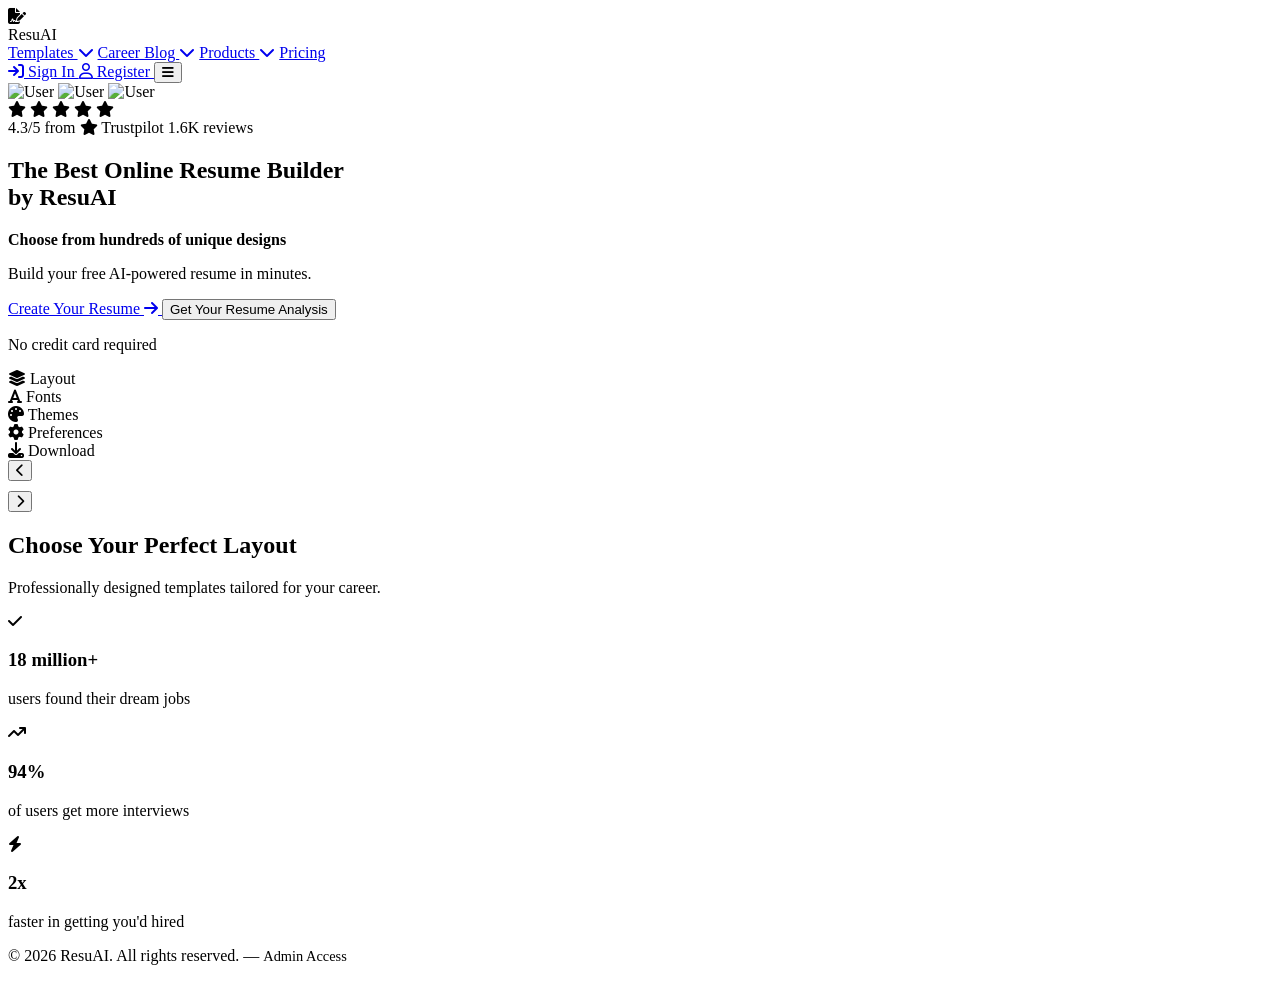
==== index.html @ 48fa3422 "Add files via upload" ====
<!DOCTYPE html>
<html lang="en">
<head>
    <meta charset="UTF-8">
    <meta name="viewport" content="width=device-width, initial-scale=1.0">
    <meta name="description" content="ResuAI - The Best Online Resume Builder">
    <title>ResuAI - AI Resume & Cover Letter Platform</title>
    <link rel="stylesheet" href="style.css">
    <!-- FontAwesome for icons -->
    <link rel="stylesheet" href="https://cdnjs.cloudflare.com/ajax/libs/font-awesome/6.4.0/css/all.min.css">
</head>
<body class="landing-page light-theme">

    <!-- Header Navigation -->
    <header class="landing-header">
        <div class="logo-section">
            <div class="logo-icon logo-icon-blue">
                <i class="fa-solid fa-file-signature"></i>
            </div>
            <span class="logo-title brand-navy">ResuAI</span>
        </div>
        
        <nav class="desktop-nav">
            <a href="#templates">Templates <i class="fa-solid fa-chevron-down nav-arrow"></i></a>
            <a href="#">Career Blog <i class="fa-solid fa-chevron-down nav-arrow"></i></a>
            <a href="#">Products <i class="fa-solid fa-chevron-down nav-arrow"></i></a>
            <a href="#">Pricing</a>
        </nav>

        <div class="nav-actions">
            <a href="login.html" class="btn-text sign-in-btn">
                <i class="fa-solid fa-arrow-right-to-bracket"></i> Sign In
            </a>
            <a href="register.html" class="btn-blue-pill">
                <i class="fa-regular fa-user"></i> Register
            </a>
            <button class="mobile-menu-btn">
                <i class="fa-solid fa-bars"></i>
            </button>
        </div>
    </header>

    <main class="landing-main">
        <!-- Hero Section -->
        <section class="hero-section">
            <div class="hero-content">
                <!-- Rating Bar -->
                <div class="rating-bar">
                    <div class="rating-avatars">
                        <img src="https://i.pravatar.cc/150?img=11" alt="User">
                        <img src="https://i.pravatar.cc/150?img=32" alt="User">
                        <img src="https://i.pravatar.cc/150?img=47" alt="User">
                    </div>
                    <div class="rating-stars">
                        <i class="fa-solid fa-star"></i>
                        <i class="fa-solid fa-star"></i>
                        <i class="fa-solid fa-star"></i>
                        <i class="fa-solid fa-star"></i>
                        <i class="fa-solid fa-star"></i>
                    </div>
                    <span class="rating-text">4.3/5 from</span>
                    <span class="trustpilot-badge"><i class="fa-solid fa-star"></i> Trustpilot 1.6K reviews</span>
                </div>

                <h1 class="hero-title">
                    The Best Online Resume Builder <br>
                    <span class="highlight-blue">by ResuAI</span>
                </h1>
                <p class="hero-subtitle" style="margin-bottom: 5px; font-weight: 600; color: var(--text-primary);">
                    Choose from hundreds of unique designs
                </p>
                <p class="hero-subtitle">
                    Build your free AI-powered resume in minutes.
                </p>

                <div class="hero-actions">
                    <a href="register.html" class="btn-blue-pill btn-lg">
                        Create Your Resume <i class="fa-solid fa-arrow-right"></i>
                    </a>
                    <button class="btn-grey-pill btn-lg">
                        Get Your Resume Analysis
                    </button>
                </div>
                <p class="micro-copy">No credit card required</p>
            </div>

            <div class="hero-visual">
                <!-- Interactive UI Graphic Mockup -->
                <div class="mockup-frame">
                    <div class="mockup-sidebar">
                        <div class="mockup-menu-item"><i class="fa-solid fa-layer-group"></i> Layout</div>
                        <div class="mockup-menu-item active"><i class="fa-solid fa-font"></i> Fonts</div>
                        <div class="mockup-menu-item"><i class="fa-solid fa-palette"></i> Themes</div>
                        <div class="mockup-menu-item"><i class="fa-solid fa-gear"></i> Preferences</div>
                        <div class="mockup-menu-item download"><i class="fa-solid fa-download"></i> Download</div>
                    </div>
                    <div class="mockup-content mockup-carousel">
                        <div class="carousel-container">
                            <button class="carousel-nav prev"><i class="fa-solid fa-chevron-left"></i></button>
                            
                            <div class="carousel-grid">
                                <!-- Template 1: Photo Profile -->
                                <div class="mini-template t-photo">
                                    <div class="mt-left">
                                        <div class="mt-circle"></div>
                                        <div class="mt-line w-80"></div>
                                        <div class="mt-line w-60"></div>
                                    </div>
                                    <div class="mt-right">
                                        <div class="mt-header-box"></div>
                                        <div class="mt-line-bold w-40"></div>
                                        <div class="mt-line w-100"></div>
                                        <div class="mt-line w-90"></div>
                                        <div class="mt-line-bold w-50" style="margin-top:8px"></div>
                                        <div class="mt-line w-100"></div>
                                    </div>
                                </div>
                                
                                <!-- Template 2: Compact Professional (Selected) -->
                                <div class="mini-template t-compact selected">
                                    <div class="mt-header-center"></div>
                                    <div class="mt-line-center w-50"></div>
                                    <div class="mt-line-bold w-30" style="margin-top:10px"></div>
                                    <div class="mt-line w-100"></div>
                                    <div class="mt-line w-90"></div>
                                    <div class="mt-line w-90"></div>
                                    <div class="mt-line-bold w-30" style="margin-top:8px"></div>
                                    <div class="mt-line w-100"></div>
                                </div>
                                
                                <!-- Template 3: Modern Two-Column -->
                                <div class="mini-template t-modern">
                                    <div class="mt-top-bar"></div>
                                    <div class="mt-cols">
                                        <div class="mt-col-main">
                                            <div class="mt-line-bold w-60"></div>
                                            <div class="mt-line w-100"></div>
                                            <div class="mt-line w-80"></div>
                                        </div>
                                        <div class="mt-col-side">
                                            <div class="mt-line-bold w-80"></div>
                                            <div class="mt-line w-100"></div>
                                        </div>
                                    </div>
                                </div>
                                
                                <!-- Template 4: Academic CV -->
                                <div class="mini-template t-academic">
                                    <div class="mt-header-left"></div>
                                    <div class="mt-divider"></div>
                                    <div class="mt-row">
                                        <div class="mt-row-left"><div class="mt-line-bold w-80"></div></div>
                                        <div class="mt-row-right">
                                            <div class="mt-line-bold w-60"></div>
                                            <div class="mt-line w-100"></div>
                                            <div class="mt-line w-100"></div>
                                        </div>
                                    </div>
                                </div>
                            </div>
                            
                            <button class="carousel-nav next"><i class="fa-solid fa-chevron-right"></i></button>
                        </div>
                        
                        <div class="carousel-dots">
                            <div class="dot"></div>
                            <div class="dot active"></div>
                            <div class="dot"></div>
                            <div class="dot"></div>
                        </div>

                        <!-- Retain Color Overlay Widget -->
                        <div class="mockup-color-overlay">
                            <div class="color-circle c1"></div>
                            <div class="color-circle c2 active"></div>
                            <div class="color-circle c3"></div>
                            <div class="color-circle c4"></div>
                        </div>
                    </div>
                </div>
            </div>
        </section>

        <!-- Templates Section -->
        <section id="templates" class="templates-section">
            <div class="templates-header">
                <h2>Choose Your Perfect Layout</h2>
                <p class="hero-subtitle">Professionally designed templates tailored for your career.</p>
            </div>
            
            <div class="template-grid">
                <!-- Templates are injected here by templates.js -->
            </div>
        </section>

        <script src="templates.js"></script>

        <!-- Social Proof Cards -->
        <section class="social-proof-section">
            <div class="metric-card-landing">
                <div class="metric-icon-landing green">
                    <i class="fa-solid fa-check"></i>
                </div>
                <div class="metric-content">
                    <h3>18 million+</h3>
                    <p>users found their dream jobs</p>
                </div>
            </div>
            
            <div class="metric-card-landing">
                <div class="metric-icon-landing blue">
                    <i class="fa-solid fa-arrow-trend-up"></i>
                </div>
                <div class="metric-content">
                    <h3>94%</h3>
                    <p>of users get more interviews</p>
                </div>
            </div>

            <div class="metric-card-landing">
                <div class="metric-icon-landing yellow">
                    <i class="fa-solid fa-bolt"></i>
                </div>
                <div class="metric-content">
                    <h3>2x</h3>
                    <p>faster in getting you'd hired</p>
                </div>
            </div>
        </section>
    </main>

    <footer class="landing-footer">
        <p>&copy; 2026 ResuAI. All rights reserved. &mdash; <a href="admin/login.html" style="color: var(--text-muted); text-decoration: none; font-size: 0.9em;">Admin Access</a></p>
    </footer>

    <script src="auth.js"></script>
    <script>
        // Header auth state
        const user = getCurrentUser();
        if (user) {
            const navActions = document.querySelector('.nav-actions');
            navActions.innerHTML = `
                <button onclick="logoutUser()" class="btn-text sign-in-btn" style="border: none; background: transparent; cursor: pointer;">
                    <i class="fa-solid fa-arrow-right-from-bracket"></i> Logout
                </button>
                <a href="dashboard.html" class="btn-blue-pill">
                    Go to Dashboard <i class="fa-solid fa-arrow-right"></i>
                </a>
                <button class="mobile-menu-btn">
                    <i class="fa-solid fa-bars"></i>
                </button>
            `;
        }

        // Optional mobile menu toggle
        const mobileBtn = document.querySelector('.mobile-menu-btn');
        const desktopNav = document.querySelector('.desktop-nav');
        document.addEventListener('click', (e) => {
            if (e.target.closest('.mobile-menu-btn')) {
                desktopNav.style.display = desktopNav.style.display === 'flex' ? 'none' : 'flex';
            }
        });

        // Template Selection Logic
        function useTemplate(templateId) {
            localStorage.setItem('resuai_selected_template', templateId);
            window.location.href = 'dashboard.html';
        }

        // Dynamic Template Hiding based on Admin Configuration
        document.addEventListener('DOMContentLoaded', () => {
            const adminTemplates = JSON.parse(localStorage.getItem('resuai_templates') || '[]');
            if (adminTemplates.length > 0) {
                adminTemplates.forEach(t => {
                    if (!t.active) {
                        const el = document.querySelector(`.mini-template.${t.id}`);
                        if (el) el.style.display = 'none';
                    }
                });
            }
        });
    </script>
</body>
</html>
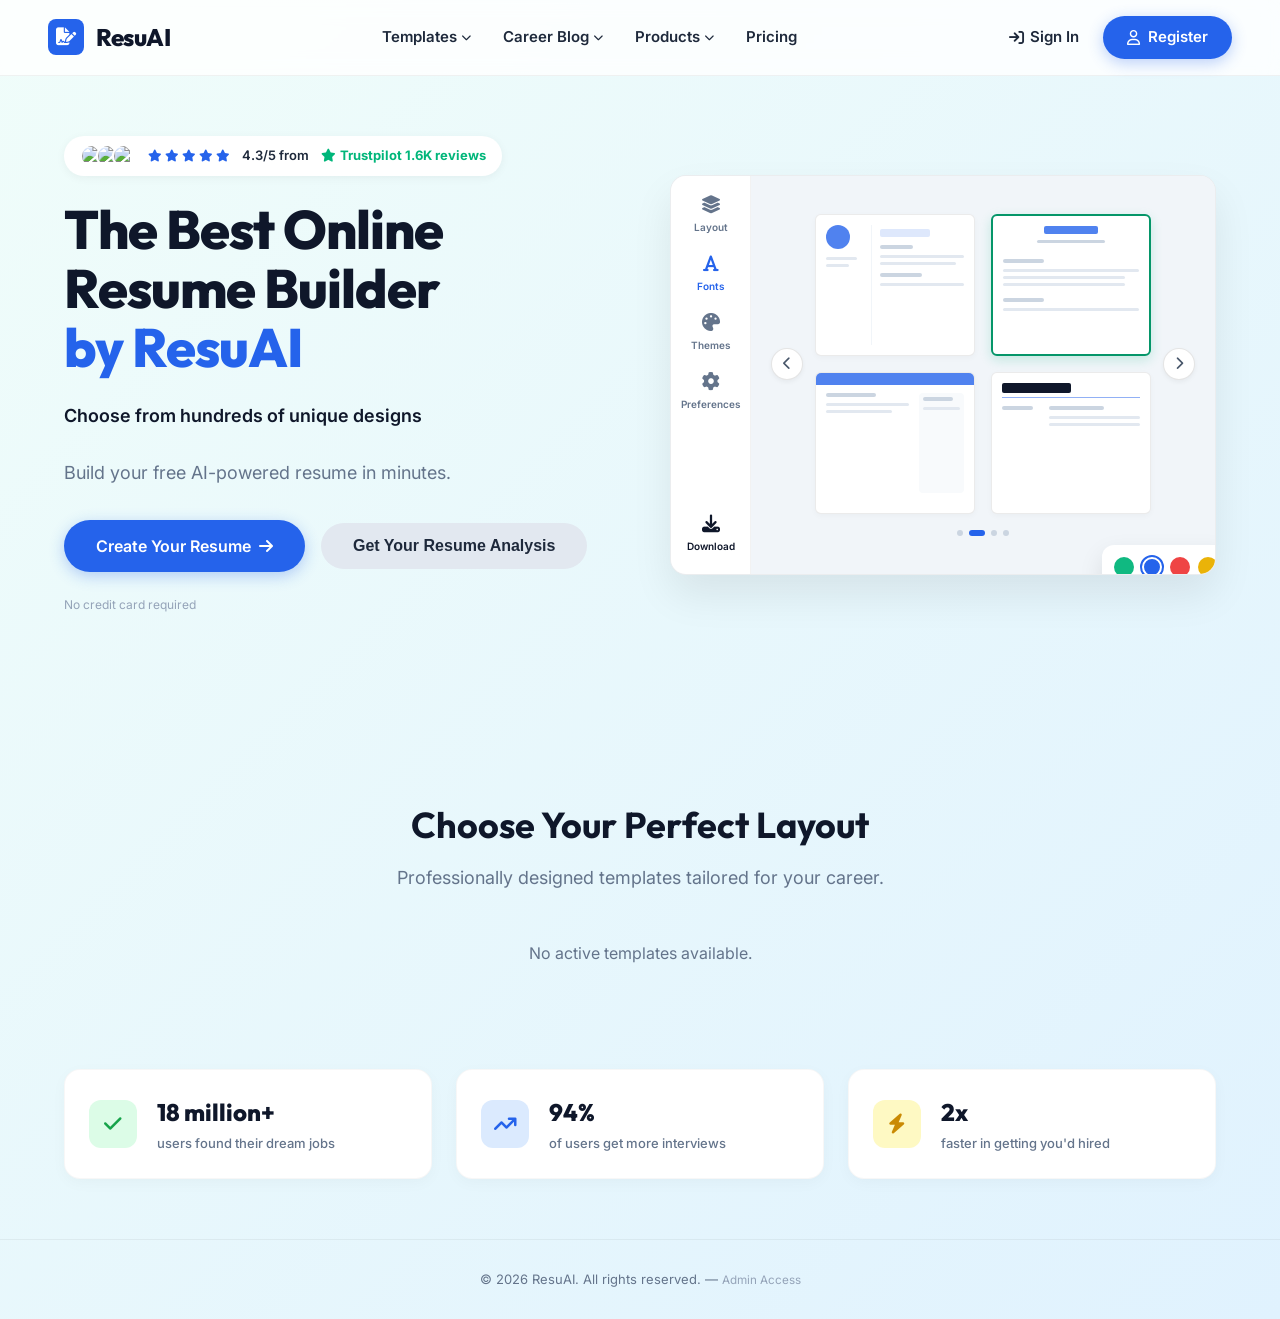
==== commit 6162e0b0: "Add files via upload" ====
--- a/index.html
+++ b/index.html
@@ -5,7 +5,7 @@
     <meta name="viewport" content="width=device-width, initial-scale=1.0">
     <meta name="description" content="ResuAI - The Best Online Resume Builder">
     <title>ResuAI - AI Resume & Cover Letter Platform</title>
-    <link rel="stylesheet" href="style.css">
+    <link rel="stylesheet" href="./style.css">
     <!-- FontAwesome for icons -->
     <link rel="stylesheet" href="https://cdnjs.cloudflare.com/ajax/libs/font-awesome/6.4.0/css/all.min.css">
 </head>
@@ -193,7 +193,7 @@
             </div>
         </section>
 
-        <script src="templates.js"></script>
+        <script src="./templates.js"></script>
 
         <!-- Social Proof Cards -->
         <section class="social-proof-section">
@@ -233,7 +233,7 @@
         <p>&copy; 2026 ResuAI. All rights reserved. &mdash; <a href="admin/login.html" style="color: var(--text-muted); text-decoration: none; font-size: 0.9em;">Admin Access</a></p>
     </footer>
 
-    <script src="auth.js"></script>
+    <script src="./auth.js"></script>
     <script>
         // Header auth state
         const user = getCurrentUser();
--- a/style.css
+++ b/style.css
@@ -0,0 +1,2202 @@
+@import url('https://fonts.googleapis.com/css2?family=Inter:wght@300;400;500;600;700&family=Outfit:wght@400;500;600;700;800&display=swap');
+
+:root {
+    /* Transitions */
+    --transition-theme: background-color 0.3s ease, border-color 0.3s ease, color 0.3s ease, box-shadow 0.3s ease;
+    
+    /* Colors (Dark Theme Default) */
+    --bg-main: #0b0f19;
+    --bg-card: rgba(17, 24, 39, 0.75);
+    --bg-card-hover: rgba(17, 24, 39, 0.9);
+    --border-color: rgba(51, 65, 85, 0.4);
+    --border-focus: #3b82f6;
+    
+    --primary: #2563eb;
+    --primary-light: #3b82f6;
+    --primary-glow: rgba(59, 130, 246, 0.25);
+    --accent: #38bdf8;
+    
+    --text-primary: #f8fafc;
+    --text-secondary: #94a3b8;
+    --text-muted: #64748b;
+    --text-success: #10b981;
+    --text-warning: #f59e0b;
+    --text-danger: #ef4444;
+    
+    --drawer-bg: #0f172a;
+    --toast-bg: #1e293b;
+    
+    /* Layout */
+    --radius-sm: 8px;
+    --radius-md: 12px;
+    --radius-lg: 20px;
+    --transition-fast: 0.2s ease;
+    --transition-smooth: 0.3s cubic-bezier(0.4, 0, 0.2, 1);
+    
+    /* Shadow */
+    --shadow-sm: 0 4px 6px -1px rgb(0 0 0 / 0.1), 0 2px 4px -2px rgb(0 0 0 / 0.1);
+    --shadow-md: 0 10px 15px -3px rgb(0 0 0 / 0.1), 0 4px 6px -4px rgb(0 0 0 / 0.1);
+    --shadow-lg: 0 20px 25px -5px rgb(0 0 0 / 0.2), 0 8px 10px -6px rgb(0 0 0 / 0.2);
+    --shadow-glow: 0 0 20px var(--primary-glow);
+}
+
+/* Light Theme Variables */
+body.light-theme {
+    --bg-main: #f1f5f9;
+    --bg-card: rgba(255, 255, 255, 0.85);
+    --bg-card-hover: rgba(255, 255, 255, 0.95);
+    --border-color: rgba(203, 213, 225, 0.8);
+    --border-focus: #2563eb;
+    
+    --text-primary: #0f172a;
+    --text-secondary: #475569;
+    --text-muted: #94a3b8;
+    --text-success: #059669;
+    --text-warning: #d97706;
+    --text-danger: #dc2626;
+    
+    --drawer-bg: #ffffff;
+    --toast-bg: #ffffff;
+    
+    background-image: 
+        radial-gradient(at 0% 0%, rgba(37, 99, 235, 0.05) 0px, transparent 50%),
+        radial-gradient(at 100% 100%, rgba(56, 189, 248, 0.04) 0px, transparent 50%);
+}
+
+* {
+    box-sizing: border-box;
+    margin: 0;
+    padding: 0;
+}
+
+body {
+    background-color: var(--bg-main);
+    background-image: 
+        radial-gradient(at 0% 0%, rgba(37, 99, 235, 0.1) 0px, transparent 50%),
+        radial-gradient(at 100% 100%, rgba(56, 189, 248, 0.08) 0px, transparent 50%);
+    color: var(--text-primary);
+    font-family: 'Inter', sans-serif;
+    min-height: 100vh;
+    display: flex;
+    flex-direction: column;
+    overflow-x: hidden;
+    line-height: 1.5;
+    transition: var(--transition-theme);
+}
+
+/* App Header */
+header {
+    background: rgba(15, 23, 42, 0.6);
+    backdrop-filter: blur(12px);
+    -webkit-backdrop-filter: blur(12px);
+    border-bottom: 1px solid rgba(255, 255, 255, 0.05);
+    padding: 16px 32px;
+    display: flex;
+    justify-content: space-between;
+    align-items: center;
+    position: sticky;
+    top: 0;
+    z-index: 10;
+    transition: all 0.3s ease;
+}
+
+header.scrolled {
+    background: rgba(15, 23, 42, 0.85);
+    backdrop-filter: blur(16px);
+    -webkit-backdrop-filter: blur(16px);
+    box-shadow: 0 10px 30px rgba(0, 0, 0, 0.2);
+    border-bottom: 1px solid rgba(255, 255, 255, 0.1);
+}
+
+body.light-theme header {
+    background: rgba(255, 255, 255, 0.8);
+    border-bottom: 1px solid rgba(0, 0, 0, 0.05);
+}
+
+body.light-theme header.scrolled {
+    background: rgba(255, 255, 255, 0.95);
+    box-shadow: 0 10px 30px rgba(0, 0, 0, 0.05);
+    border-bottom: 1px solid rgba(0, 0, 0, 0.1);
+}
+
+.logo-section {
+    display: flex;
+    align-items: center;
+    gap: 12px;
+}
+
+.logo-icon {
+    width: 36px;
+    height: 36px;
+    background: linear-gradient(135deg, var(--primary), var(--accent));
+    border-radius: 10px;
+    display: flex;
+    align-items: center;
+    justify-content: center;
+    font-weight: 800;
+    font-size: 20px;
+    font-family: 'Outfit', sans-serif;
+    color: #fff;
+    box-shadow: var(--shadow-glow);
+}
+
+.logo-title {
+    font-family: 'Outfit', sans-serif;
+    font-size: 20px;
+    font-weight: 700;
+    letter-spacing: -0.5px;
+    background: linear-gradient(to right, var(--text-primary), var(--accent));
+    -webkit-background-clip: text;
+    background-clip: text;
+    -webkit-text-fill-color: transparent;
+}
+
+.nav-actions {
+    display: flex;
+    align-items: center;
+    gap: 12px;
+}
+
+.btn-icon {
+    background: rgba(255, 255, 255, 0.05);
+    border: 1px solid var(--border-color);
+    color: var(--text-secondary);
+    width: 40px;
+    height: 40px;
+    border-radius: 10px;
+    cursor: pointer;
+    display: flex;
+    align-items: center;
+    justify-content: center;
+    transition: var(--transition-fast);
+}
+
+body.light-theme .btn-icon {
+    background: rgba(0, 0, 0, 0.03);
+}
+
+.btn-icon:hover {
+    color: var(--text-primary);
+    background: rgba(255, 255, 255, 0.1);
+    border-color: var(--text-secondary);
+}
+
+body.light-theme .btn-icon:hover {
+    background: rgba(0, 0, 0, 0.07);
+}
+
+/* Main Container Layout */
+main {
+    flex: 1;
+    max-width: 1300px;
+    width: 100%;
+    margin: 0 auto;
+    padding: 32px 24px;
+    display: flex;
+    flex-direction: column;
+    gap: 24px;
+}
+
+.dashboard-title-area {
+    text-align: center;
+    margin-bottom: 8px;
+}
+
+.dashboard-title-area h1 {
+    font-family: 'Outfit', sans-serif;
+    font-size: 32px;
+    font-weight: 800;
+    margin-bottom: 8px;
+    letter-spacing: -0.5px;
+    transition: var(--transition-theme);
+}
+
+.dashboard-title-area p {
+    color: var(--text-secondary);
+    font-size: 16px;
+    transition: var(--transition-theme);
+}
+
+.dashboard-grid {
+    display: grid;
+    grid-template-columns: 1.1fr 1.3fr;
+    gap: 24px;
+    align-items: start;
+}
+
+/* Dashboard Cards */
+.card {
+    background-color: var(--bg-card);
+    backdrop-filter: blur(16px);
+    -webkit-backdrop-filter: blur(16px);
+    border: 1px solid rgba(255, 255, 255, 0.1);
+    border-radius: var(--radius-lg);
+    padding: 28px;
+    box-shadow: 0 8px 32px 0 rgba(0, 0, 0, 0.2);
+    transition: all 0.4s ease;
+}
+
+body.light-theme .card {
+    border: 1px solid rgba(0, 0, 0, 0.05);
+    box-shadow: 0 8px 32px 0 rgba(31, 38, 135, 0.07);
+}
+
+.card:hover {
+    box-shadow: 0 12px 40px 0 rgba(0, 0, 0, 0.3);
+    border-color: rgba(255, 255, 255, 0.2);
+    transform: translateY(-2px);
+}
+
+body.light-theme .card:hover {
+    box-shadow: 0 12px 40px 0 rgba(31, 38, 135, 0.1);
+    border-color: rgba(0, 0, 0, 0.1);
+}
+
+.card-title {
+    font-family: 'Outfit', sans-serif;
+    font-size: 20px;
+    font-weight: 600;
+    margin-bottom: 20px;
+    color: var(--text-primary);
+    display: flex;
+    align-items: center;
+    gap: 10px;
+    border-bottom: 1px solid var(--border-color);
+    padding-bottom: 14px;
+    transition: var(--transition-theme);
+}
+
+/* Form Styles */
+.form-group {
+    margin-bottom: 18px;
+}
+
+.form-group.row-split {
+    display: grid;
+    grid-template-columns: 1fr 1fr;
+    gap: 12px;
+}
+
+label {
+    display: block;
+    font-size: 12px;
+    font-weight: 600;
+    color: var(--text-secondary);
+    text-transform: uppercase;
+    letter-spacing: 0.5px;
+    margin-bottom: 6px;
+    transition: var(--transition-theme);
+}
+
+input[type="text"], 
+input[type="password"],
+textarea, 
+select {
+    width: 100%;
+    padding: 12px 16px;
+    background-color: rgba(15, 23, 42, 0.6);
+    border: 1px solid var(--border-color);
+    border-radius: var(--radius-md);
+    color: var(--text-primary);
+    font-family: inherit;
+    font-size: 14px;
+    outline: none;
+    transition: var(--transition-smooth);
+}
+
+body.light-theme input[type="text"],
+body.light-theme input[type="password"],
+body.light-theme textarea,
+body.light-theme select {
+    background-color: rgba(255, 255, 255, 0.8);
+}
+
+input[type="text"]:focus, 
+input[type="password"]:focus,
+textarea:focus, 
+select:focus {
+    border-color: var(--border-focus);
+    background-color: rgba(15, 23, 42, 0.9);
+    box-shadow: var(--shadow-glow);
+}
+
+body.light-theme input[type="text"]:focus,
+body.light-theme input[type="password"]:focus,
+body.light-theme textarea:focus,
+body.light-theme select:focus {
+    background-color: #ffffff;
+    box-shadow: 0 0 15px rgba(37, 99, 235, 0.15);
+}
+
+textarea {
+    min-height: 110px;
+    resize: vertical;
+}
+
+select {
+    appearance: none;
+    background-repeat: no-repeat;
+    background-position: right 16px center;
+    background-size: 16px;
+    padding-right: 40px;
+    cursor: pointer;
+}
+
+/* Background select arrows for Dark/Light */
+body select {
+    background-image: url("data:image/svg+xml,%3Csvg xmlns='http://www.w3.org/2000/svg' fill='none' viewBox='0 0 24 24' stroke='%2394a3b8'%3E%3Cpath stroke-linecap='round' stroke-linejoin='round' stroke-width='2' d='M19 9l-7 7-7-7'/%3E%3C/svg%3E");
+}
+body.light-theme select {
+    background-image: url("data:image/svg+xml,%3Csvg xmlns='http://www.w3.org/2000/svg' fill='none' viewBox='0 0 24 24' stroke='%23475569'%3E%3Cpath stroke-linecap='round' stroke-linejoin='round' stroke-width='2' d='M19 9l-7 7-7-7'/%3E%3C/svg%3E");
+}
+
+/* Buttons */
+.btn-primary {
+    width: 100%;
+    background: linear-gradient(135deg, var(--primary), var(--primary-light));
+    color: #ffffff;
+    padding: 14px 20px;
+    border: none;
+    border-radius: var(--radius-md);
+    font-size: 15px;
+    font-weight: 600;
+    font-family: 'Outfit', sans-serif;
+    cursor: pointer;
+    display: flex;
+    align-items: center;
+    justify-content: center;
+    gap: 8px;
+    box-shadow: 0 4px 12px rgba(37, 99, 235, 0.3);
+    transition: var(--transition-fast);
+}
+
+.btn-primary:hover:not(:disabled) {
+    transform: translateY(-3px) scale(1.02);
+    box-shadow: 0 10px 20px rgba(26, 140, 248, 0.3);
+    background: linear-gradient(135deg, #1d4ed8, #3b82f6);
+}
+
+.btn-primary:active:not(:disabled) {
+    transform: translateY(0);
+}
+
+.btn-primary:disabled {
+    opacity: 0.6;
+    cursor: not-allowed;
+    background: var(--text-muted);
+    box-shadow: none;
+}
+
+.btn-secondary {
+    background: rgba(255, 255, 255, 0.05);
+    border: 1px solid var(--border-color);
+    color: var(--text-secondary);
+    padding: 8px 16px;
+    border-radius: 8px;
+    font-size: 13px;
+    font-weight: 500;
+    cursor: pointer;
+    display: flex;
+    align-items: center;
+    gap: 6px;
+    transition: var(--transition-fast);
+}
+
+body.light-theme .btn-secondary {
+    background: rgba(0, 0, 0, 0.02);
+}
+
+.btn-secondary:hover:not(:disabled) {
+    color: var(--text-primary);
+    background: rgba(255, 255, 255, 0.1);
+    border-color: var(--text-secondary);
+}
+
+body.light-theme .btn-secondary:hover:not(:disabled) {
+    background: rgba(0, 0, 0, 0.06);
+}
+
+.btn-danger {
+    background: rgba(239, 68, 68, 0.1);
+    border: 1px solid rgba(239, 68, 68, 0.3);
+    color: var(--text-danger);
+    padding: 8px 16px;
+    border-radius: 8px;
+    font-size: 13px;
+    font-weight: 500;
+    cursor: pointer;
+    transition: var(--transition-fast);
+}
+
+.btn-danger:hover {
+    background: rgba(239, 68, 68, 0.2);
+    border-color: rgba(239, 68, 68, 0.6);
+}
+
+/* Resume Score Checker Layout */
+.score-checker-area {
+    background-color: rgba(15, 23, 42, 0.4);
+    border: 1px solid var(--border-color);
+    border-radius: var(--radius-md);
+    padding: 16px;
+    margin-bottom: 20px;
+    display: flex;
+    align-items: center;
+    gap: 16px;
+    transition: var(--transition-theme);
+}
+
+body.light-theme .score-checker-area {
+    background-color: rgba(255, 255, 255, 0.5);
+}
+
+.score-badge-circle {
+    min-width: 60px;
+    width: 60px;
+    height: 60px;
+    border-radius: 50%;
+    border: 4px solid rgba(255, 255, 255, 0.1);
+    display: flex;
+    flex-direction: column;
+    justify-content: center;
+    align-items: center;
+    font-family: 'Outfit', sans-serif;
+    font-weight: 700;
+    font-size: 18px;
+    background: rgba(15, 23, 42, 0.6);
+    backdrop-filter: blur(8px);
+    -webkit-backdrop-filter: blur(8px);
+    transition: all var(--transition-smooth);
+    box-shadow: 0 4px 15px rgba(0, 0, 0, 0.2);
+}
+
+body.light-theme .score-badge-circle {
+    background: #ffffff;
+}
+
+.score-badge-circle.low { border-color: var(--text-danger); color: var(--text-danger); }
+.score-badge-circle.med { border-color: var(--text-warning); color: var(--text-warning); }
+.score-badge-circle.high { border-color: var(--text-success); color: var(--text-success); }
+
+.score-feedback-text {
+    flex: 1;
+}
+
+.score-feedback-text h4 {
+    font-size: 13px;
+    font-weight: 600;
+    color: var(--text-primary);
+    margin-bottom: 4px;
+    display: flex;
+    align-items: center;
+    gap: 6px;
+}
+
+.score-feedback-text p {
+    font-size: 11px;
+    color: var(--text-secondary);
+    line-height: 1.4;
+}
+
+/* Output Display Area */
+.output-card {
+    min-height: 520px;
+    display: flex;
+    flex-direction: column;
+}
+
+.output-header-actions {
+    margin-left: auto;
+    display: flex;
+    gap: 8px;
+    align-items: center;
+}
+
+.output-display-container {
+    flex: 1;
+    display: flex;
+    flex-direction: column;
+    justify-content: center;
+    background-color: rgba(15, 23, 42, 0.4);
+    border: 1px dashed var(--border-color);
+    border-radius: var(--radius-md);
+    padding: 24px;
+    overflow-y: auto;
+    position: relative;
+    transition: var(--transition-theme);
+}
+
+body.light-theme .output-display-container {
+    background-color: rgba(255, 255, 255, 0.5);
+}
+
+.output-placeholder {
+    display: flex;
+    flex-direction: column;
+    align-items: center;
+    text-align: center;
+    gap: 12px;
+    color: var(--text-muted);
+}
+
+.output-placeholder svg {
+    width: 48px;
+    height: 48px;
+    opacity: 0.4;
+}
+
+#outputContent {
+    font-size: 14px;
+    line-height: 1.7;
+    white-space: pre-wrap;
+    display: none;
+}
+
+/* Output Templates Styling (Dynamic) */
+.template-modern {
+    font-family: 'Inter', sans-serif;
+    color: var(--text-primary);
+    border-left: 4px solid var(--primary-light);
+    padding-left: 16px;
+    border-radius: 0 var(--radius-sm) var(--radius-sm) 0;
+}
+
+.template-classic {
+    font-family: 'Georgia', 'Times New Roman', Times, serif;
+    color: var(--text-primary);
+    text-align: justify;
+    line-height: 1.8;
+    letter-spacing: 0.2px;
+    border-top: 1px solid var(--border-color);
+    border-bottom: 1px solid var(--border-color);
+    padding: 16px 0;
+}
+
+.template-minimal {
+    font-family: monospace;
+    font-size: 13px;
+    color: var(--text-secondary);
+    line-height: 1.6;
+    padding: 12px;
+    background: rgba(255, 255, 255, 0.02);
+    border: none !important;
+}
+
+body.light-theme .template-minimal {
+    background: rgba(0, 0, 0, 0.02);
+}
+
+/* Document Exporter Buttons */
+.download-group {
+    display: flex;
+    gap: 8px;
+    margin-top: 16px;
+    border-top: 1px solid var(--border-color);
+    padding-top: 16px;
+}
+
+.download-group button {
+    flex: 1;
+}
+
+/* Loading States */
+.loader {
+    display: none;
+    flex-direction: column;
+    align-items: center;
+    justify-content: center;
+    gap: 16px;
+}
+
+.spinner {
+    width: 40px;
+    height: 40px;
+    border: 3px solid rgba(59, 130, 246, 0.1);
+    border-top: 3px solid var(--primary-light);
+    border-radius: 50%;
+    animation: spin 1s linear infinite;
+}
+
+@keyframes spin {
+    0% { transform: rotate(0deg); }
+    100% { transform: rotate(360deg); }
+}
+
+/* Secure Admin Panel Login Layout */
+.login-screen-wrapper {
+    min-height: calc(100vh - 160px);
+    display: flex;
+    justify-content: center;
+    align-items: center;
+    padding: 20px;
+}
+
+.login-card {
+    max-width: 420px;
+    width: 100%;
+    margin: 0 auto;
+}
+
+.login-header {
+    text-align: center;
+    margin-bottom: 24px;
+}
+
+.login-header h2 {
+    font-family: 'Outfit', sans-serif;
+    font-size: 24px;
+    margin-bottom: 6px;
+}
+
+.login-header p {
+    color: var(--text-secondary);
+    font-size: 13px;
+}
+
+.admin-dashboard-container {
+    display: none; /* Controlled by admin.js */
+}
+
+/* Toast Alerts */
+.toast-container {
+    position: fixed;
+    bottom: 24px;
+    right: 24px;
+    z-index: 1000;
+    display: flex;
+    flex-direction: column;
+    gap: 8px;
+}
+
+.toast {
+    background: var(--toast-bg);
+    border: 1px solid var(--border-color);
+    color: var(--text-primary);
+    padding: 12px 20px;
+    border-radius: var(--radius-sm);
+    box-shadow: var(--shadow-lg);
+    display: flex;
+    align-items: center;
+    gap: 10px;
+    font-size: 13px;
+    font-weight: 500;
+    transform: translateY(100px);
+    opacity: 0;
+    animation: slideInUp 0.3s cubic-bezier(0.16, 1, 0.3, 1) forwards;
+}
+
+@keyframes slideInUp {
+    to {
+        transform: translateY(0);
+        opacity: 1;
+    }
+}
+
+.toast.success { border-left: 3px solid var(--text-success); }
+.toast.error { border-left: 3px solid var(--text-danger); }
+
+/* Footer */
+footer {
+    text-align: center;
+    padding: 24px;
+    color: var(--text-muted);
+    font-size: 12px;
+    border-top: 1px solid var(--border-color);
+    margin-top: auto;
+    transition: var(--transition-theme);
+}
+
+/* ── Auth Form Styles ───────────────────────────────────────────────────── */
+
+.auth-page-wrapper {
+    min-height: 100vh;
+    display: flex;
+    flex-direction: column;
+    background-color: var(--bg-main);
+    background-image:
+        radial-gradient(at 10% 20%, rgba(37, 99, 235, 0.12) 0px, transparent 50%),
+        radial-gradient(at 90% 80%, rgba(56, 189, 248, 0.08) 0px, transparent 50%);
+    align-items: center;
+    justify-content: center;
+    padding: 24px;
+    gap: 16px;
+    transition: var(--transition-theme);
+}
+
+.auth-card {
+    width: 100%;
+    max-width: 440px;
+    background-color: var(--bg-card);
+    backdrop-filter: blur(20px);
+    border: 1px solid var(--border-color);
+    border-radius: var(--radius-lg);
+    padding: 36px 32px;
+    box-shadow: var(--shadow-lg);
+    transition: var(--transition-theme);
+}
+
+.auth-card-header {
+    text-align: center;
+    margin-bottom: 28px;
+}
+
+.auth-logo {
+    display: inline-flex;
+    align-items: center;
+    gap: 10px;
+    margin-bottom: 20px;
+    text-decoration: none;
+}
+
+.auth-card-header h1 {
+    font-family: 'Outfit', sans-serif;
+    font-size: 24px;
+    font-weight: 800;
+    color: var(--text-primary);
+    margin-bottom: 6px;
+    transition: var(--transition-theme);
+}
+
+.auth-card-header p {
+    font-size: 13px;
+    color: var(--text-secondary);
+    transition: var(--transition-theme);
+}
+
+.auth-divider {
+    display: flex;
+    align-items: center;
+    text-align: center;
+    margin: 24px 0;
+    color: var(--text-muted);
+    font-size: 13px;
+    font-weight: 500;
+}
+
+.auth-divider::before,
+.auth-divider::after {
+    content: '';
+    flex: 1;
+    border-bottom: 1px solid var(--border-color);
+}
+
+.auth-divider::before { margin-right: 15px; }
+.auth-divider::after  { margin-left: 15px; }
+
+.auth-footer-text {
+    text-align: center;
+    margin-top: 20px;
+    font-size: 13px;
+    color: var(--text-muted);
+}
+
+.auth-footer-text a {
+    color: var(--primary-light);
+    text-decoration: none;
+    font-weight: 600;
+}
+
+.auth-footer-text a:hover {
+    text-decoration: underline;
+}
+
+.input-group {
+    position: relative;
+}
+
+.input-group input {
+    padding-left: 42px;
+}
+
+.input-icon {
+    position: absolute;
+    left: 14px;
+    top: 50%;
+    transform: translateY(-50%);
+    color: var(--text-muted);
+    pointer-events: none;
+    display: flex;
+    align-items: center;
+}
+
+.password-toggle {
+    position: absolute;
+    right: 14px;
+    top: 50%;
+    transform: translateY(-50%);
+    color: var(--text-muted);
+    cursor: pointer;
+    background: none;
+    border: none;
+    display: flex;
+    align-items: center;
+    padding: 0;
+    transition: color var(--transition-fast);
+}
+
+.password-toggle:hover {
+    color: var(--text-secondary);
+}
+
+/* User Header Bar */
+.user-header-badge {
+    display: flex;
+    align-items: center;
+    gap: 8px;
+    background: rgba(255,255,255,0.05);
+    border: 1px solid var(--border-color);
+    border-radius: 10px;
+    padding: 6px 12px;
+    font-size: 13px;
+    font-weight: 500;
+    color: var(--text-secondary);
+    transition: var(--transition-theme);
+}
+
+body.light-theme .user-header-badge {
+    background: rgba(0,0,0,0.03);
+}
+
+.user-avatar {
+    width: 26px;
+    height: 26px;
+    background: linear-gradient(135deg, var(--primary), var(--accent));
+    border-radius: 50%;
+    display: flex;
+    align-items: center;
+    justify-content: center;
+    font-size: 12px;
+    font-weight: 700;
+    color: #fff;
+    flex-shrink: 0;
+}
+
+/* ── Ad Slot Containers ───────────────────────────────────────────────────── */
+
+.ad-slot {
+    width: 100%;
+    border-radius: var(--radius-md);
+    overflow: hidden;
+    transition: all var(--transition-smooth);
+}
+
+.ad-slot:empty {
+    display: none;
+}
+
+.ad-slot-header {
+    margin-bottom: 16px;
+}
+
+.ad-slot-sidebar {
+    margin-top: 24px;
+}
+
+.ad-slot-below-output {
+    margin-top: 16px;
+}
+
+/* ── Analytics & Admin Dashboard Styles ─────────────────────────────────── */
+
+.admin-dashboard-container {
+    display: none;
+}
+
+.dashboard-wide-grid {
+    display: grid;
+    grid-template-columns: repeat(auto-fit, minmax(280px, 1fr));
+    gap: 20px;
+    margin-bottom: 24px;
+}
+
+/* Metric Cards */
+.metric-card {
+    background-color: var(--bg-card);
+    border: 1px solid var(--border-color);
+    border-radius: var(--radius-lg);
+    padding: 24px;
+    display: flex;
+    align-items: flex-start;
+    gap: 16px;
+    box-shadow: var(--shadow-sm);
+    transition: var(--transition-theme), box-shadow var(--transition-smooth), transform var(--transition-fast);
+    cursor: default;
+}
+
+.metric-card:hover {
+    transform: translateY(-3px);
+    box-shadow: var(--shadow-md);
+    border-color: rgba(59, 130, 246, 0.3);
+}
+
+.metric-icon {
+    width: 52px;
+    height: 52px;
+    border-radius: 14px;
+    display: flex;
+    align-items: center;
+    justify-content: center;
+    flex-shrink: 0;
+}
+
+.metric-icon.blue  { background: rgba(37, 99, 235, 0.15); color: var(--primary-light); }
+.metric-icon.teal  { background: rgba(16, 185, 129, 0.15); color: var(--text-success); }
+.metric-icon.amber { background: rgba(245, 158, 11, 0.15); color: var(--text-warning); }
+.metric-icon.red   { background: rgba(239, 68, 68, 0.15);  color: var(--text-danger); }
+.metric-icon.sky   { background: rgba(56, 189, 248, 0.15); color: var(--accent); }
+.metric-icon.violet{ background: rgba(139, 92, 246, 0.15); color: #a78bfa; }
+
+.metric-info {
+    flex: 1;
+}
+
+.metric-value {
+    font-family: 'Outfit', sans-serif;
+    font-size: 32px;
+    font-weight: 800;
+    color: var(--text-primary);
+    line-height: 1;
+    margin-bottom: 4px;
+    transition: var(--transition-theme);
+}
+
+.metric-label {
+    font-size: 12px;
+    font-weight: 600;
+    color: var(--text-muted);
+    text-transform: uppercase;
+    letter-spacing: 0.5px;
+    transition: var(--transition-theme);
+}
+
+.metric-sub {
+    font-size: 11px;
+    color: var(--text-success);
+    margin-top: 4px;
+    display: flex;
+    align-items: center;
+    gap: 3px;
+}
+
+/* ── Pure CSS Bar Chart ───────────────────────────────────────────────────── */
+
+.bar-chart-wrapper {
+    margin-top: 16px;
+}
+
+.bar-chart {
+    display: flex;
+    align-items: flex-end;
+    gap: 8px;
+    height: 120px;
+    padding-bottom: 4px;
+    border-bottom: 1px solid var(--border-color);
+}
+
+.bar-col {
+    flex: 1;
+    display: flex;
+    flex-direction: column;
+    align-items: center;
+    justify-content: flex-end;
+    gap: 6px;
+    height: 100%;
+}
+
+.bar-fill {
+    width: 100%;
+    border-radius: 6px 6px 0 0;
+    background: linear-gradient(180deg, var(--primary-light), var(--primary));
+    transition: height 0.6s cubic-bezier(0.4, 0, 0.2, 1);
+    min-height: 4px;
+    position: relative;
+}
+
+.bar-fill.accent {
+    background: linear-gradient(180deg, var(--accent), #0ea5e9);
+}
+
+.bar-fill:hover::after {
+    content: attr(data-value);
+    position: absolute;
+    top: -24px;
+    left: 50%;
+    transform: translateX(-50%);
+    background: var(--toast-bg);
+    color: var(--text-primary);
+    font-size: 10px;
+    font-weight: 700;
+    padding: 2px 6px;
+    border-radius: 4px;
+    white-space: nowrap;
+    border: 1px solid var(--border-color);
+}
+
+.bar-label {
+    font-size: 10px;
+    color: var(--text-muted);
+    font-weight: 500;
+}
+
+.chart-legend {
+    display: flex;
+    gap: 16px;
+    margin-top: 10px;
+    justify-content: center;
+}
+
+.legend-item {
+    display: flex;
+    align-items: center;
+    gap: 5px;
+    font-size: 11px;
+    color: var(--text-secondary);
+}
+
+.legend-dot {
+    width: 8px;
+    height: 8px;
+    border-radius: 50%;
+}
+
+.legend-dot.blue  { background: var(--primary-light); }
+.legend-dot.accent { background: var(--accent); }
+
+/* ── Toggle Switch (iOS style) ───────────────────────────────────────────── */
+
+.toggle-row {
+    display: flex;
+    align-items: center;
+    justify-content: space-between;
+    padding: 14px 0;
+    border-bottom: 1px solid var(--border-color);
+}
+
+.toggle-row:last-child {
+    border-bottom: none;
+    padding-bottom: 0;
+}
+
+.toggle-info h4 {
+    font-size: 14px;
+    font-weight: 600;
+    color: var(--text-primary);
+    margin-bottom: 2px;
+    transition: var(--transition-theme);
+}
+
+.toggle-info p {
+    font-size: 11px;
+    color: var(--text-muted);
+}
+
+.toggle-switch {
+    position: relative;
+    width: 44px;
+    height: 24px;
+    flex-shrink: 0;
+}
+
+.toggle-switch input {
+    opacity: 0;
+    width: 0;
+    height: 0;
+    position: absolute;
+}
+
+.toggle-knob {
+    position: absolute;
+    inset: 0;
+    background-color: rgba(100, 116, 139, 0.3);
+    border-radius: 24px;
+    cursor: pointer;
+    transition: background-color var(--transition-smooth);
+    border: 1px solid var(--border-color);
+}
+
+.toggle-knob::before {
+    content: '';
+    position: absolute;
+    width: 18px;
+    height: 18px;
+    left: 2px;
+    top: 50%;
+    transform: translateY(-50%);
+    background-color: #fff;
+    border-radius: 50%;
+    transition: transform var(--transition-smooth);
+    box-shadow: 0 1px 4px rgba(0,0,0,0.3);
+}
+
+.toggle-switch input:checked + .toggle-knob {
+    background-color: var(--primary);
+    border-color: var(--primary);
+}
+
+.toggle-switch input:checked + .toggle-knob::before {
+    transform: translateY(-50%) translateX(20px);
+}
+
+/* ── Ad Manager Widget ───────────────────────────────────────────────────── */
+
+.ad-script-area {
+    background: rgba(15, 23, 42, 0.5);
+    border: 1px solid var(--border-color);
+    border-radius: var(--radius-md);
+    padding: 12px 16px;
+    font-family: 'Courier New', monospace;
+    font-size: 12px;
+    color: var(--accent);
+    min-height: 80px;
+    resize: vertical;
+    width: 100%;
+    outline: none;
+    transition: var(--transition-smooth);
+    line-height: 1.5;
+}
+
+body.light-theme .ad-script-area {
+    background: rgba(255,255,255,0.7);
+    color: #1d4ed8;
+}
+
+.ad-script-area:focus {
+    border-color: var(--border-focus);
+    box-shadow: var(--shadow-glow);
+}
+
+/* ── User Table ──────────────────────────────────────────────────────────── */
+
+.user-table-wrapper {
+    overflow-x: auto;
+    border-radius: var(--radius-md);
+    border: 1px solid var(--border-color);
+}
+
+.user-table {
+    width: 100%;
+    border-collapse: collapse;
+    font-size: 13px;
+}
+
+.user-table th {
+    background: rgba(15, 23, 42, 0.6);
+    color: var(--text-muted);
+    text-transform: uppercase;
+    font-size: 11px;
+    letter-spacing: 0.5px;
+    font-weight: 600;
+    padding: 12px 16px;
+    text-align: left;
+    border-bottom: 1px solid var(--border-color);
+}
+
+body.light-theme .user-table th {
+    background: rgba(241, 245, 249, 0.8);
+}
+
+.user-table td {
+    padding: 12px 16px;
+    color: var(--text-secondary);
+    border-bottom: 1px solid var(--border-color);
+    transition: var(--transition-theme);
+}
+
+.user-table tr:last-child td {
+    border-bottom: none;
+}
+
+.user-table tr:hover td {
+    background: rgba(59, 130, 246, 0.04);
+    color: var(--text-primary);
+}
+
+.badge {
+    display: inline-flex;
+    align-items: center;
+    padding: 2px 10px;
+    border-radius: 20px;
+    font-size: 11px;
+    font-weight: 600;
+}
+
+.badge.active  { background: rgba(16,185,129,0.15); color: var(--text-success); }
+.badge.offline { background: rgba(100,116,139,0.15); color: var(--text-muted); }
+
+/* ── Nav Tabs (admin dashboard) ─────────────────────────────────────────── */
+
+.nav-tabs {
+    display: flex;
+    gap: 4px;
+    background: rgba(15, 23, 42, 0.5);
+    border-radius: var(--radius-md);
+    padding: 4px;
+    margin-bottom: 24px;
+    border: 1px solid var(--border-color);
+}
+
+body.light-theme .nav-tabs {
+    background: rgba(241, 245, 249, 0.8);
+}
+
+.nav-tab {
+    flex: 1;
+    padding: 9px 16px;
+    border-radius: 8px;
+    border: none;
+    background: transparent;
+    color: var(--text-muted);
+    font-family: 'Inter', sans-serif;
+    font-size: 13px;
+    font-weight: 600;
+    cursor: pointer;
+    transition: var(--transition-fast);
+    display: flex;
+    align-items: center;
+    justify-content: center;
+    gap: 6px;
+}
+
+.nav-tab:hover {
+    color: var(--text-secondary);
+    background: rgba(255,255,255,0.04);
+}
+
+.nav-tab.active {
+    background: rgba(37, 99, 235, 0.2);
+    color: var(--primary-light);
+    border: 1px solid rgba(37, 99, 235, 0.3);
+}
+
+body.light-theme .nav-tab.active {
+    background: rgba(37, 99, 235, 0.12);
+}
+
+.tab-panel {
+    display: none;
+}
+
+.tab-panel.active {
+    display: block;
+}
+
+/* ── Responsive ─────────────────────────────────────────────────────────── */
+/* Responsive */
+@media (max-width: 1024px) {
+    .dashboard-grid {
+        grid-template-columns: 1fr;
+    }
+}
+
+@media (max-width: 640px) {
+    header { padding: 16px 20px; }
+    main { padding: 20px 16px; }
+    .card { padding: 20px; }
+    .form-group.row-split {
+        grid-template-columns: 1fr;
+    }
+}
+
+/* Glassmorphism for smaller badges */
+.user-header-badge {
+    backdrop-filter: blur(8px);
+    -webkit-backdrop-filter: blur(8px);
+    box-shadow: 0 4px 12px rgba(0, 0, 0, 0.05);
+    border-color: rgba(255, 255, 255, 0.1);
+}
+body.light-theme .user-header-badge {
+    border-color: rgba(0, 0, 0, 0.05);
+}
+
+/* ── Animations & Micro-Interactions ─────────────────────────────────────── */
+@keyframes fadeInUp {
+    from {
+        opacity: 0;
+        transform: translateY(20px);
+    }
+    to {
+        opacity: 1;
+        transform: translateY(0);
+    }
+}
+
+@keyframes float {
+    0% { transform: translateY(0px); }
+    50% { transform: translateY(-6px); }
+    100% { transform: translateY(0px); }
+}
+
+/* Entrance Animations */
+.dashboard-title-area h1 {
+    animation: fadeInUp 0.8s cubic-bezier(0.16, 1, 0.3, 1) forwards;
+}
+
+.dashboard-title-area p {
+    opacity: 0;
+    animation: fadeInUp 0.8s cubic-bezier(0.16, 1, 0.3, 1) 0.15s forwards;
+}
+
+.card {
+    opacity: 0;
+    animation: fadeInUp 0.8s cubic-bezier(0.16, 1, 0.3, 1) 0.3s forwards;
+}
+
+.output-card {
+    opacity: 0;
+    animation: fadeInUp 0.8s cubic-bezier(0.16, 1, 0.3, 1) 0.45s forwards;
+}
+
+.btn-primary {
+    opacity: 0;
+    animation: fadeInUp 0.8s cubic-bezier(0.16, 1, 0.3, 1) 0.6s forwards;
+}
+
+/* Floating Animations */
+.score-badge-circle, .user-avatar {
+    animation: float 3s ease-in-out infinite;
+}
+
+/* Interactive Skill Tags / Badges */
+.badge, .skill-tag {
+    transition: all 0.3s ease;
+    cursor: pointer;
+    border: 1px solid transparent;
+}
+
+.badge:hover, .skill-tag:hover {
+    transform: translateY(-2px);
+    box-shadow: 0 4px 12px rgba(37, 99, 235, 0.2);
+    border-color: rgba(37, 99, 235, 0.4);
+}
+
+/* ── Landing Page Styles (Novoresume Inspired) ────────────────────────── */
+
+body.landing-page {
+    --brand-blue: #2563EB;
+    --brand-blue-hover: #1D4ED8;
+    --navy-blue: #0F172A;
+    --navy-light: #1E293B;
+    --bg-landing: linear-gradient(135deg, #f0fdfa 0%, #e0f2fe 100%);
+    --card-bg-light: #F8FAFC;
+    --text-navy: #1E293B;
+    --text-grey: #64748B;
+    
+    background: var(--bg-landing);
+    color: var(--text-navy);
+    font-family: 'Inter', sans-serif;
+}
+
+.landing-header {
+    background: rgba(255, 255, 255, 0.9);
+    backdrop-filter: blur(10px);
+    -webkit-backdrop-filter: blur(10px);
+    border-bottom: 1px solid rgba(0,0,0,0.05);
+    padding: 16px 48px;
+    display: flex;
+    justify-content: space-between;
+    align-items: center;
+    position: sticky;
+    top: 0;
+    z-index: 50;
+}
+
+.logo-icon-blue {
+    background: var(--brand-blue);
+    color: white;
+    border-radius: 8px;
+    display: flex;
+    align-items: center;
+    justify-content: center;
+    width: 36px;
+    height: 36px;
+    font-size: 18px;
+    box-shadow: none;
+}
+
+.brand-navy {
+    color: var(--navy-blue);
+    font-weight: 800;
+    font-family: 'Outfit', sans-serif;
+    font-size: 24px;
+    letter-spacing: -0.5px;
+    background: none;
+    -webkit-text-fill-color: initial;
+}
+
+.desktop-nav {
+    display: flex;
+    gap: 32px;
+}
+
+.desktop-nav a {
+    text-decoration: none;
+    color: var(--navy-light);
+    font-weight: 600;
+    font-size: 15px;
+    transition: color 0.2s;
+    display: flex;
+    align-items: center;
+    gap: 4px;
+}
+
+.desktop-nav a:hover {
+    color: var(--brand-blue);
+}
+
+.nav-arrow {
+    font-size: 10px;
+}
+
+.nav-actions {
+    display: flex;
+    align-items: center;
+    gap: 24px;
+}
+
+.sign-in-btn {
+    text-decoration: none;
+    color: var(--navy-light);
+    font-weight: 600;
+    font-size: 15px;
+    transition: color 0.2s;
+    display: flex;
+    align-items: center;
+    gap: 6px;
+}
+
+.sign-in-btn:hover {
+    color: var(--brand-blue);
+}
+
+.btn-blue-pill {
+    background: var(--brand-blue);
+    color: white;
+    text-decoration: none;
+    padding: 10px 24px;
+    border-radius: 50px;
+    font-weight: 600;
+    font-size: 15px;
+    transition: all 0.3s ease;
+    display: flex;
+    align-items: center;
+    gap: 8px;
+    box-shadow: 0 4px 15px rgba(37, 99, 235, 0.3);
+}
+
+.btn-blue-pill:hover {
+    background: var(--brand-blue-hover);
+    transform: translateY(-2px);
+    box-shadow: 0 6px 20px rgba(37, 99, 235, 0.4);
+    color: white;
+}
+
+.mobile-menu-btn {
+    display: none;
+    background: none;
+    border: none;
+    font-size: 24px;
+    color: var(--navy-blue);
+    cursor: pointer;
+}
+
+.landing-main {
+    max-width: 1200px;
+    margin: 0 auto;
+    padding: 60px 24px;
+}
+
+.hero-section {
+    display: grid;
+    grid-template-columns: 1fr 1fr;
+    gap: 60px;
+    align-items: center;
+    margin-bottom: 80px;
+}
+
+.hero-content {
+    display: flex;
+    flex-direction: column;
+    gap: 24px;
+}
+
+.rating-bar {
+    display: flex;
+    align-items: center;
+    gap: 12px;
+    background: white;
+    padding: 8px 16px;
+    border-radius: 50px;
+    width: max-content;
+    box-shadow: 0 2px 10px rgba(0,0,0,0.05);
+}
+
+.rating-avatars {
+    display: flex;
+}
+
+.rating-avatars img {
+    width: 24px;
+    height: 24px;
+    border-radius: 50%;
+    border: 2px solid white;
+    margin-left: -8px;
+}
+.rating-avatars img:first-child {
+    margin-left: 0;
+}
+
+.rating-stars {
+    color: var(--brand-blue);
+    font-size: 12px;
+}
+
+.rating-text {
+    font-size: 13px;
+    color: var(--text-navy);
+    font-weight: 600;
+}
+
+.trustpilot-badge {
+    color: #00b67a;
+    font-size: 13px;
+    font-weight: 700;
+    display: flex;
+    align-items: center;
+    gap: 4px;
+}
+
+.hero-title {
+    font-size: 54px;
+    font-family: 'Outfit', sans-serif;
+    font-weight: 800;
+    color: var(--navy-blue);
+    line-height: 1.1;
+    letter-spacing: -1px;
+}
+
+.highlight-blue {
+    color: var(--brand-blue);
+}
+
+.hero-subtitle {
+    font-size: 18px;
+    color: var(--text-grey);
+    line-height: 1.6;
+}
+
+.hero-actions {
+    display: flex;
+    gap: 16px;
+    align-items: center;
+    margin-top: 8px;
+}
+
+.btn-lg {
+    padding: 14px 32px;
+    font-size: 16px;
+}
+
+.btn-grey-pill {
+    background: #e2e8f0;
+    color: var(--navy-light);
+    border: none;
+    padding: 14px 32px;
+    border-radius: 50px;
+    font-weight: 600;
+    font-size: 16px;
+    cursor: pointer;
+    transition: all 0.3s ease;
+}
+
+.btn-grey-pill:hover {
+    background: #cbd5e1;
+    transform: translateY(-2px);
+}
+
+.micro-copy {
+    font-size: 12px;
+    color: #94a3b8;
+}
+
+/* Mockup Graphic */
+.mockup-frame {
+    background: var(--card-bg-light);
+    border-radius: 16px;
+    box-shadow: 0 20px 40px rgba(0,0,0,0.08);
+    border: 1px solid rgba(0,0,0,0.05);
+    display: flex;
+    height: 400px;
+    overflow: hidden;
+    animation: float 4s ease-in-out infinite;
+}
+
+.mockup-sidebar {
+    width: 80px;
+    background: white;
+    border-right: 1px solid rgba(0,0,0,0.05);
+    display: flex;
+    flex-direction: column;
+    padding: 20px 0;
+    gap: 20px;
+}
+
+.mockup-menu-item {
+    display: flex;
+    flex-direction: column;
+    align-items: center;
+    gap: 6px;
+    font-size: 10px;
+    color: var(--text-grey);
+    cursor: pointer;
+    font-weight: 600;
+}
+
+.mockup-menu-item i {
+    font-size: 18px;
+}
+
+.mockup-menu-item.active {
+    color: var(--brand-blue);
+}
+
+.mockup-menu-item.download {
+    margin-top: auto;
+    color: var(--navy-blue);
+}
+
+/* Carousel / Grid Layout for Hero Mockup */
+.mockup-carousel {
+    display: flex;
+    flex-direction: column;
+    justify-content: center;
+    align-items: center;
+    padding: 20px;
+    background: #f1f5f9;
+    flex: 1;
+    position: relative;
+}
+
+.carousel-container {
+    display: flex;
+    align-items: center;
+    width: 100%;
+    gap: 12px;
+}
+
+.carousel-nav {
+    background: white;
+    border: 1px solid rgba(0,0,0,0.1);
+    border-radius: 50%;
+    width: 32px;
+    height: 32px;
+    display: flex;
+    justify-content: center;
+    align-items: center;
+    cursor: pointer;
+    color: var(--text-secondary);
+    box-shadow: 0 2px 5px rgba(0,0,0,0.05);
+    z-index: 2;
+    transition: all 0.2s;
+}
+
+.carousel-nav:hover {
+    color: var(--brand-blue);
+    background: #f8fafc;
+    transform: scale(1.05);
+}
+
+.carousel-grid {
+    display: grid;
+    grid-template-columns: 1fr 1fr;
+    grid-template-rows: 1fr 1fr;
+    gap: 16px;
+    flex: 1;
+    height: 300px;
+}
+
+.mini-template {
+    background: white;
+    border-radius: 6px;
+    border: 1px solid rgba(0,0,0,0.08);
+    box-shadow: 0 2px 6px rgba(0,0,0,0.03);
+    padding: 10px;
+    display: flex;
+    flex-direction: column;
+    overflow: hidden;
+    position: relative;
+    cursor: pointer;
+    transition: all 0.2s;
+}
+
+.mini-template:hover {
+    transform: translateY(-2px);
+    box-shadow: 0 6px 12px rgba(0,0,0,0.08);
+}
+
+.mini-template.selected {
+    border: 2px solid var(--text-success); /* Green outline to indicate selected */
+    box-shadow: 0 4px 12px rgba(16, 185, 129, 0.2);
+}
+
+/* Base mini template lines */
+.mt-line { background: #e2e8f0; height: 3px; border-radius: 2px; margin-bottom: 4px; }
+.mt-line-bold { background: #cbd5e1; height: 4px; border-radius: 2px; margin-bottom: 6px; }
+.w-30 { width: 30%; }
+.w-40 { width: 40%; }
+.w-50 { width: 50%; }
+.w-60 { width: 60%; }
+.w-70 { width: 70%; }
+.w-80 { width: 80%; }
+.w-90 { width: 90%; }
+.w-100 { width: 100%; }
+
+/* T1: Photo Profile */
+.t-photo { flex-direction: row; gap: 8px; }
+.t-photo .mt-left { width: 35%; border-right: 1px solid #f1f5f9; padding-right: 6px; }
+.t-photo .mt-circle { width: 24px; height: 24px; border-radius: 50%; background: var(--brand-blue); margin-bottom: 8px; opacity: 0.8; }
+.t-photo .mt-right { width: 65%; padding-top: 4px; }
+.t-photo .mt-header-box { background: var(--brand-blue); height: 8px; width: 60%; border-radius: 2px; margin-bottom: 8px; opacity: 0.15; }
+
+/* T2: Compact */
+.t-compact .mt-header-center { background: var(--brand-blue); height: 8px; width: 40%; border-radius: 2px; margin: 0 auto 6px auto; opacity: 0.8; }
+.t-compact .mt-line-center { background: #cbd5e1; height: 3px; border-radius: 2px; margin: 0 auto 6px auto; }
+
+/* T3: Modern */
+.t-modern { padding: 0; }
+.t-modern .mt-top-bar { height: 12px; background: var(--brand-blue); opacity: 0.8; width: 100%; margin-bottom: 8px; }
+.t-modern .mt-cols { display: flex; padding: 0 10px; gap: 10px; }
+.t-modern .mt-col-main { width: 65%; }
+.t-modern .mt-col-side { width: 35%; background: #f8fafc; padding: 4px; border-radius: 4px; height: 100px; }
+
+/* T4: Academic */
+.t-academic .mt-header-left { background: var(--text-primary); height: 10px; width: 50%; border-radius: 2px; margin-bottom: 4px; }
+.t-academic .mt-divider { height: 1px; background: var(--brand-blue); width: 100%; margin-bottom: 8px; opacity: 0.5; }
+.t-academic .mt-row { display: flex; gap: 8px; margin-bottom: 6px; }
+.t-academic .mt-row-left { width: 30%; }
+.t-academic .mt-row-right { width: 70%; }
+
+/* Carousel Pagination */
+.carousel-dots {
+    display: flex;
+    gap: 6px;
+    margin-top: 16px;
+}
+.carousel-dots .dot {
+    width: 6px;
+    height: 6px;
+    border-radius: 50%;
+    background: #cbd5e1;
+}
+.carousel-dots .dot.active {
+    background: var(--brand-blue);
+    width: 16px;
+    border-radius: 4px;
+}
+
+.mockup-color-overlay {
+    position: absolute;
+    bottom: -15px;
+    right: -15px;
+    background: white;
+    padding: 12px;
+    border-radius: 12px;
+    box-shadow: 0 10px 25px rgba(0,0,0,0.1);
+    display: flex;
+    gap: 8px;
+}
+
+.color-circle {
+    width: 20px;
+    height: 20px;
+    border-radius: 50%;
+    cursor: pointer;
+}
+
+.color-circle.c1 { background: #10b981; }
+.color-circle.c2 { background: var(--brand-blue); border: 2px solid white; outline: 2px solid var(--brand-blue); }
+.color-circle.c3 { background: #ef4444; }
+.color-circle.c4 { background: #eab308; }
+
+/* Social Proof Section */
+.social-proof-section {
+    display: grid;
+    grid-template-columns: repeat(3, 1fr);
+    gap: 24px;
+}
+
+.metric-card-landing {
+    background: white;
+    border-radius: 16px;
+    padding: 24px;
+    display: flex;
+    align-items: center;
+    gap: 20px;
+    box-shadow: 0 4px 15px rgba(0,0,0,0.03);
+    border: 1px solid rgba(0,0,0,0.03);
+    transition: transform 0.3s ease;
+}
+
+.metric-card-landing:hover {
+    transform: translateY(-4px);
+    box-shadow: 0 10px 25px rgba(0,0,0,0.06);
+}
+
+.metric-icon-landing {
+    width: 48px;
+    height: 48px;
+    border-radius: 12px;
+    display: flex;
+    align-items: center;
+    justify-content: center;
+    font-size: 20px;
+}
+
+.metric-icon-landing.green { background: #dcfce7; color: #16a34a; }
+.metric-icon-landing.blue { background: #dbeafe; color: #2563eb; }
+.metric-icon-landing.yellow { background: #fef9c3; color: #ca8a04; }
+
+.metric-content h3 {
+    font-size: 24px;
+    font-family: 'Outfit', sans-serif;
+    font-weight: 800;
+    color: var(--navy-blue);
+    margin-bottom: 4px;
+}
+
+.metric-content p {
+    font-size: 13px;
+    color: var(--text-grey);
+    font-weight: 500;
+}
+
+.landing-footer {
+    text-align: center;
+    padding: 30px;
+    color: var(--text-grey);
+    font-size: 13px;
+    border-top: 1px solid rgba(0,0,0,0.05);
+}
+
+@media (max-width: 900px) {
+    .hero-section {
+        grid-template-columns: 1fr;
+    }
+    .social-proof-section {
+        grid-template-columns: 1fr;
+    }
+    .desktop-nav {
+        display: none;
+    }
+    .mobile-menu-btn {
+        display: block;
+    }
+    .landing-header {
+        padding: 16px 24px;
+    }
+}
+
+/* ── Dashboard Specific Styles ───────────────────────────────────────────── */
+
+.dashboard-header {
+    background: rgba(255, 255, 255, 0.95);
+    backdrop-filter: blur(10px);
+    -webkit-backdrop-filter: blur(10px);
+    border-bottom: 1px solid rgba(0,0,0,0.05);
+    padding: 12px 32px;
+    display: flex;
+    justify-content: space-between;
+    align-items: center;
+    position: sticky;
+    top: 0;
+    z-index: 50;
+}
+
+.user-profile-bar {
+    display: flex;
+    align-items: center;
+    gap: 20px;
+}
+
+.user-info {
+    display: flex;
+    align-items: center;
+    gap: 10px;
+}
+
+.user-avatar {
+    width: 32px;
+    height: 32px;
+    background: var(--primary);
+    color: white;
+    border-radius: 50%;
+    display: flex;
+    align-items: center;
+    justify-content: center;
+    font-size: 14px;
+    font-weight: 700;
+}
+
+.dashboard-main {
+    max-width: 1400px;
+    margin: 0 auto;
+    padding: 32px 24px;
+}
+
+.ats-input-card textarea {
+    font-family: 'Inter', monospace;
+    font-size: 13px;
+    line-height: 1.6;
+}
+
+/* ── Template Gallery & Modal ────────────────────────────────────────────── */
+
+.templates-section {
+    padding: 80px 24px;
+    max-width: 1200px;
+    margin: 0 auto;
+}
+
+.templates-header {
+    text-align: center;
+    margin-bottom: 48px;
+}
+
+.templates-header h2 {
+    font-size: 36px;
+    font-family: 'Outfit', sans-serif;
+    color: var(--navy-blue);
+    margin-bottom: 12px;
+}
+
+.template-grid {
+    display: grid;
+    grid-template-columns: repeat(auto-fit, minmax(260px, 1fr));
+    gap: 32px;
+}
+
+.template-card {
+    background: white;
+    border-radius: 16px;
+    overflow: hidden;
+    box-shadow: 0 4px 15px rgba(0,0,0,0.05);
+    border: 1px solid rgba(0,0,0,0.05);
+    transition: transform 0.3s ease, box-shadow 0.3s ease;
+    position: relative;
+    cursor: pointer;
+}
+
+.template-card:hover {
+    transform: translateY(-5px);
+    box-shadow: 0 12px 30px rgba(0,0,0,0.1);
+}
+
+.template-thumbnail {
+    width: 100%;
+    height: 320px;
+    object-fit: cover;
+    object-position: top;
+    display: block;
+}
+
+.template-badge {
+    position: absolute;
+    top: 16px;
+    left: 16px;
+    background: var(--brand-blue);
+    color: white;
+    padding: 6px 12px;
+    border-radius: 50px;
+    font-size: 11px;
+    font-weight: 700;
+    text-transform: uppercase;
+    box-shadow: 0 2px 8px rgba(0,0,0,0.1);
+}
+
+.template-overlay {
+    position: absolute;
+    top: 0;
+    left: 0;
+    width: 100%;
+    height: 100%;
+    background: rgba(15, 23, 42, 0.8);
+    display: flex;
+    flex-direction: column;
+    align-items: center;
+    justify-content: center;
+    gap: 16px;
+    opacity: 0;
+    transition: opacity 0.3s ease;
+}
+
+.template-card:hover .template-overlay {
+    opacity: 1;
+}
+
+.template-info {
+    padding: 20px;
+    text-align: center;
+    background: white;
+    border-top: 1px solid rgba(0,0,0,0.05);
+}
+
+.template-info h4 {
+    color: var(--navy-blue);
+    font-size: 18px;
+    font-family: 'Outfit', sans-serif;
+    margin-bottom: 4px;
+}
+
+.template-info p {
+    color: var(--text-grey);
+    font-size: 13px;
+}
+
+/* Modal Selector Styles */
+.template-modal {
+    position: fixed;
+    top: 0;
+    left: 0;
+    width: 100vw;
+    height: 100vh;
+    background: rgba(15, 23, 42, 0.9);
+    backdrop-filter: blur(8px);
+    -webkit-backdrop-filter: blur(8px);
+    display: flex;
+    align-items: center;
+    justify-content: center;
+    z-index: 1000;
+    opacity: 0;
+    pointer-events: none;
+    transition: opacity 0.3s ease;
+}
+
+.template-modal.active {
+    opacity: 1;
+    pointer-events: auto;
+}
+
+.modal-content-wrapper {
+    background: var(--card-bg-light);
+    border-radius: 24px;
+    width: 90%;
+    max-width: 1200px;
+    max-height: 90vh;
+    overflow-y: auto;
+    padding: 40px;
+    position: relative;
+    transform: scale(0.95);
+    transition: transform 0.3s cubic-bezier(0.16, 1, 0.3, 1);
+}
+
+.template-modal.active .modal-content-wrapper {
+    transform: scale(1);
+}
+
+.modal-close-btn {
+    position: absolute;
+    top: 24px;
+    right: 24px;
+    background: white;
+    border: none;
+    width: 40px;
+    height: 40px;
+    border-radius: 50%;
+    font-size: 20px;
+    color: var(--navy-blue);
+    cursor: pointer;
+    box-shadow: 0 4px 12px rgba(0,0,0,0.1);
+    display: flex;
+    align-items: center;
+    justify-content: center;
+}
+
+.modal-close-btn:hover {
+    background: #f1f5f9;
+}
+
+/* Output Formatting Classes for builder.js */
+
+.template-modern-clean {
+    font-family: 'Inter', sans-serif;
+    color: #1E293B;
+}
+
+.template-modern-clean h1, .template-modern-clean h2 {
+    color: var(--brand-blue);
+    font-family: 'Outfit', sans-serif;
+    border-bottom: 2px solid #e2e8f0;
+    padding-bottom: 4px;
+}
+
+.template-executive-professional {
+    font-family: 'Georgia', serif;
+    color: #0F172A;
+}
+.template-executive-professional h1, .template-executive-professional h2 {
+    color: #0F172A;
+    text-transform: uppercase;
+    letter-spacing: 1px;
+    border-bottom: 1px solid #0F172A;
+}
+
+.template-creative-minimal {
+    font-family: 'Outfit', sans-serif;
+    color: #000;
+    border-left: 4px solid var(--brand-blue);
+    padding-left: 20px;
+}
+
+.template-ats-classic {
+    font-family: 'Arial', sans-serif;
+    color: #000;
+}
+.template-ats-classic h1, .template-ats-classic h2 {
+    text-transform: uppercase;
+    margin-bottom: 8px;
+}
+
+/* Social Auth Styles */
+.social-auth-container {
+    display: flex;
+    flex-direction: column;
+    gap: 12px;
+    margin-bottom: 20px;
+}
+.social-btn {
+    display: flex;
+    align-items: center;
+    justify-content: center;
+    width: 100%;
+    padding: 10px 16px;
+    border-radius: var(--radius-md, 8px);
+    font-size: 14px;
+    font-weight: 600;
+    cursor: pointer;
+    transition: all 0.2s ease;
+    border: 1px solid transparent;
+}
+.social-btn svg {
+    margin-right: 10px;
+    width: 20px;
+    height: 20px;
+}
+.social-btn.google-btn {
+    background-color: #ffffff;
+    color: #374151;
+    border-color: #d1d5db;
+    box-shadow: 0 1px 2px rgba(0, 0, 0, 0.05);
+}
+.social-btn.google-btn:hover {
+    background-color: #f9fafb;
+    box-shadow: 0 2px 4px rgba(0, 0, 0, 0.05);
+}
+.social-btn.facebook-btn {
+    background-color: #1877F2;
+    color: #ffffff;
+    box-shadow: 0 1px 2px rgba(24, 119, 242, 0.2);
+}
+.social-btn.facebook-btn:hover {
+    background-color: #166fe5;
+    box-shadow: 0 2px 4px rgba(24, 119, 242, 0.3);
+}
+
